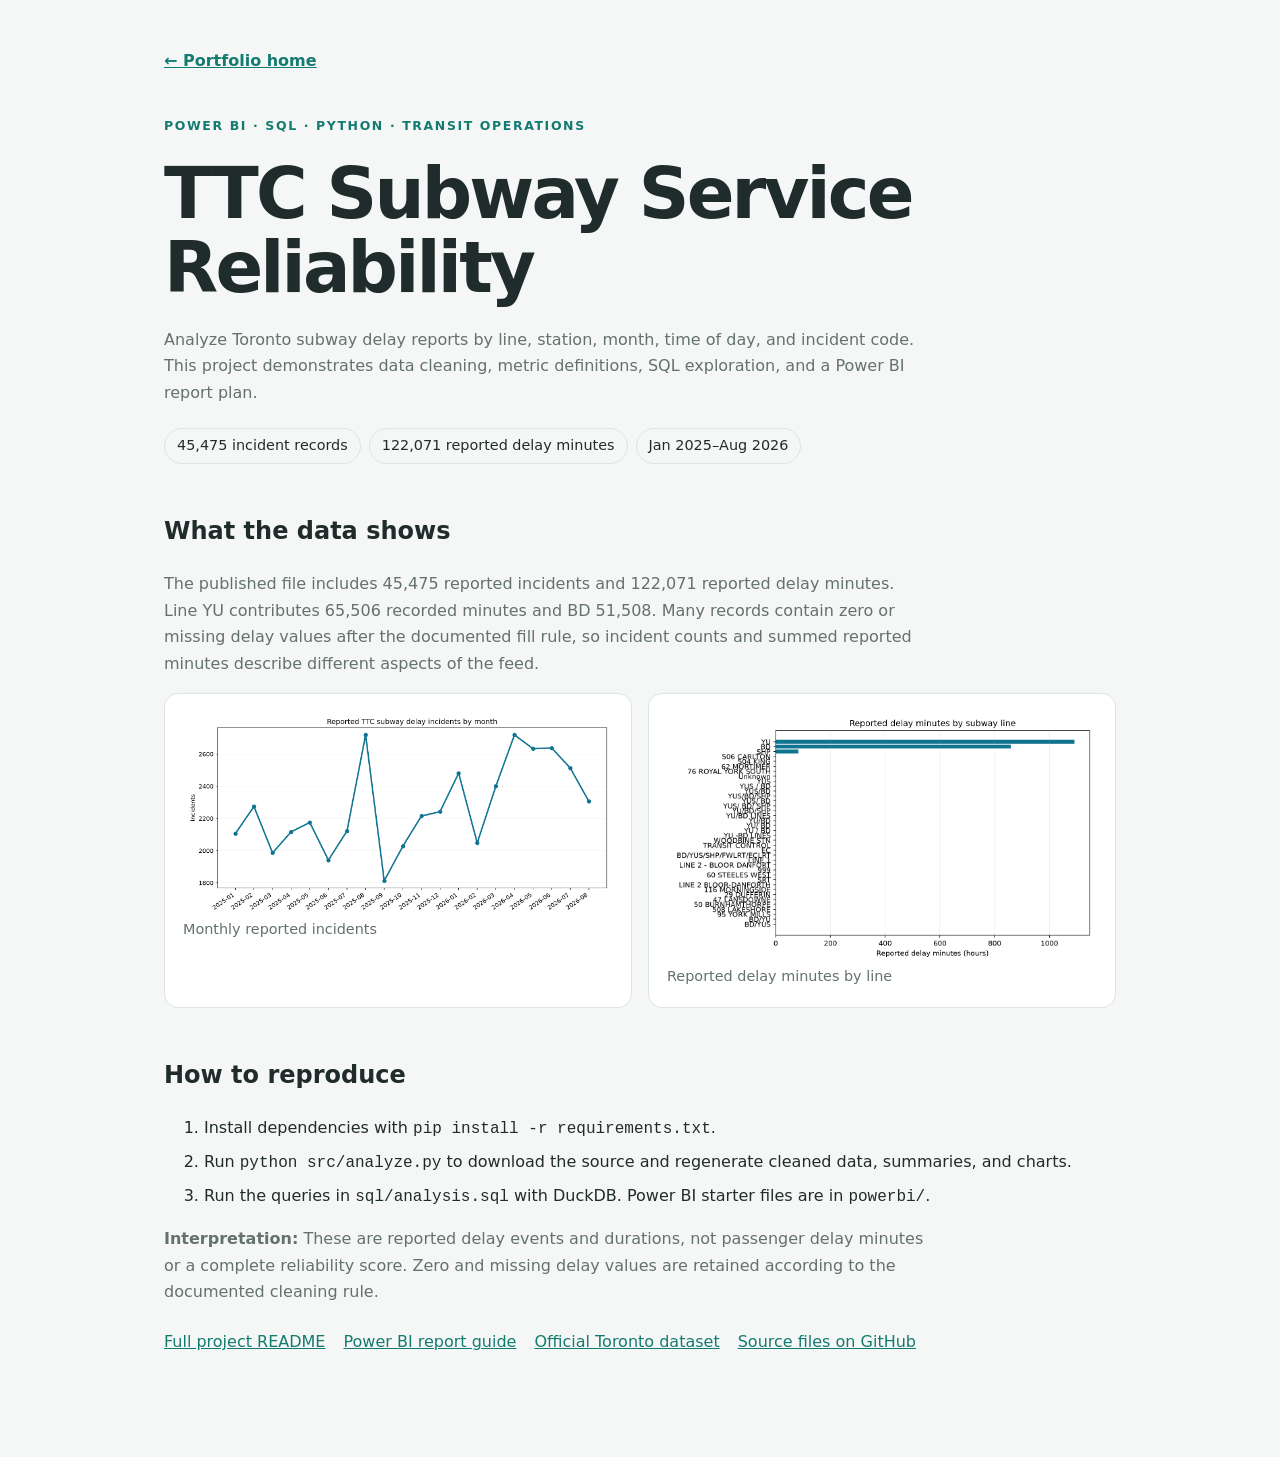
==== toronto-projects/ttc-service-reliability/index.html @ 6a2a1f75 "Add project detail pages for GitHub Pages" ====
<!doctype html>
<html lang="en"><head><meta charset="utf-8"><meta name="viewport" content="width=device-width,initial-scale=1"><title>TTC Subway Service Reliability | Arzoo</title><style>
:root{color-scheme:light;--ink:#202c2b;--muted:#63716f;--line:#dce5e2;--accent:#147b70}*{box-sizing:border-box}body{margin:0;background:#f5f7f6;color:var(--ink);font:16px/1.65 system-ui,-apple-system,Segoe UI,sans-serif}main{max-width:1000px;margin:auto;padding:48px 24px 80px}a{color:var(--accent)}.back{font-weight:650}.eyebrow{text-transform:uppercase;letter-spacing:.13em;color:var(--accent);font-weight:700;font-size:.78rem;margin-top:42px}h1{font-size:clamp(2.3rem,6vw,4.4rem);line-height:1.05;letter-spacing:-.04em;margin:.3em 0}h2{margin-top:48px}p{max-width:760px;color:var(--muted)}.tags{display:flex;gap:8px;flex-wrap:wrap;margin:22px 0}.tags span{border:1px solid var(--line);border-radius:99px;padding:5px 12px;font-size:.9rem}.metrics,.charts{display:grid;grid-template-columns:repeat(auto-fit,minmax(240px,1fr));gap:16px}.metrics div,figure{background:white;border:1px solid var(--line);border-radius:14px;padding:18px;margin:0}.metrics strong{display:block;font-size:1.7rem}.metrics span,figcaption{color:var(--muted);font-size:.9rem}img{display:block;width:100%;height:auto;border-radius:8px}li{margin:.4em 0}.links{display:flex;gap:18px;flex-wrap:wrap;margin:24px 0}@media(max-width:600px){main{padding:28px 16px 56px}}
</style></head><body><main>
<a class="back" href="../../">← Portfolio home</a><p class="eyebrow">Power BI · SQL · Python · transit operations</p><h1>TTC Subway Service Reliability</h1>
<p>Analyze Toronto subway delay reports by line, station, month, time of day, and incident code. This project demonstrates data cleaning, metric definitions, SQL exploration, and a Power BI report plan.</p>
<div class="tags"><span>45,475 incident records</span><span>122,071 reported delay minutes</span><span>Jan 2025–Aug 2026</span></div>
<h2>What the data shows</h2><p>The published file includes 45,475 reported incidents and 122,071 reported delay minutes. Line YU contributes 65,506 recorded minutes and BD 51,508. Many records contain zero or missing delay values after the documented fill rule, so incident counts and summed reported minutes describe different aspects of the feed.</p>
<div class="charts"><figure><img src="images/monthly_incidents.png" alt="Monthly TTC delay incident counts"><figcaption>Monthly reported incidents</figcaption></figure><figure><img src="images/line_delays.png" alt="Delay minutes by subway line"><figcaption>Reported delay minutes by line</figcaption></figure></div>
<h2>How to reproduce</h2><ol><li>Install dependencies with <code>pip install -r requirements.txt</code>.</li><li>Run <code>python src/analyze.py</code> to download the source and regenerate cleaned data, summaries, and charts.</li><li>Run the queries in <code>sql/analysis.sql</code> with DuckDB. Power BI starter files are in <code>powerbi/</code>.</li></ol>
<p><strong>Interpretation:</strong> These are reported delay events and durations, not passenger delay minutes or a complete reliability score. Zero and missing delay values are retained according to the documented cleaning rule.</p>
<div class="links"><a href="README.md">Full project README</a><a href="powerbi/README.md">Power BI report guide</a><a href="https://open.toronto.ca/dataset/996cfe8d-fb35-40ce-b569-698d51fc683b/">Official Toronto dataset</a><a href="https://github.com/arzoo4298/Data-Analyst/tree/main/toronto-projects/ttc-service-reliability">Source files on GitHub</a></div>
</main></body></html>
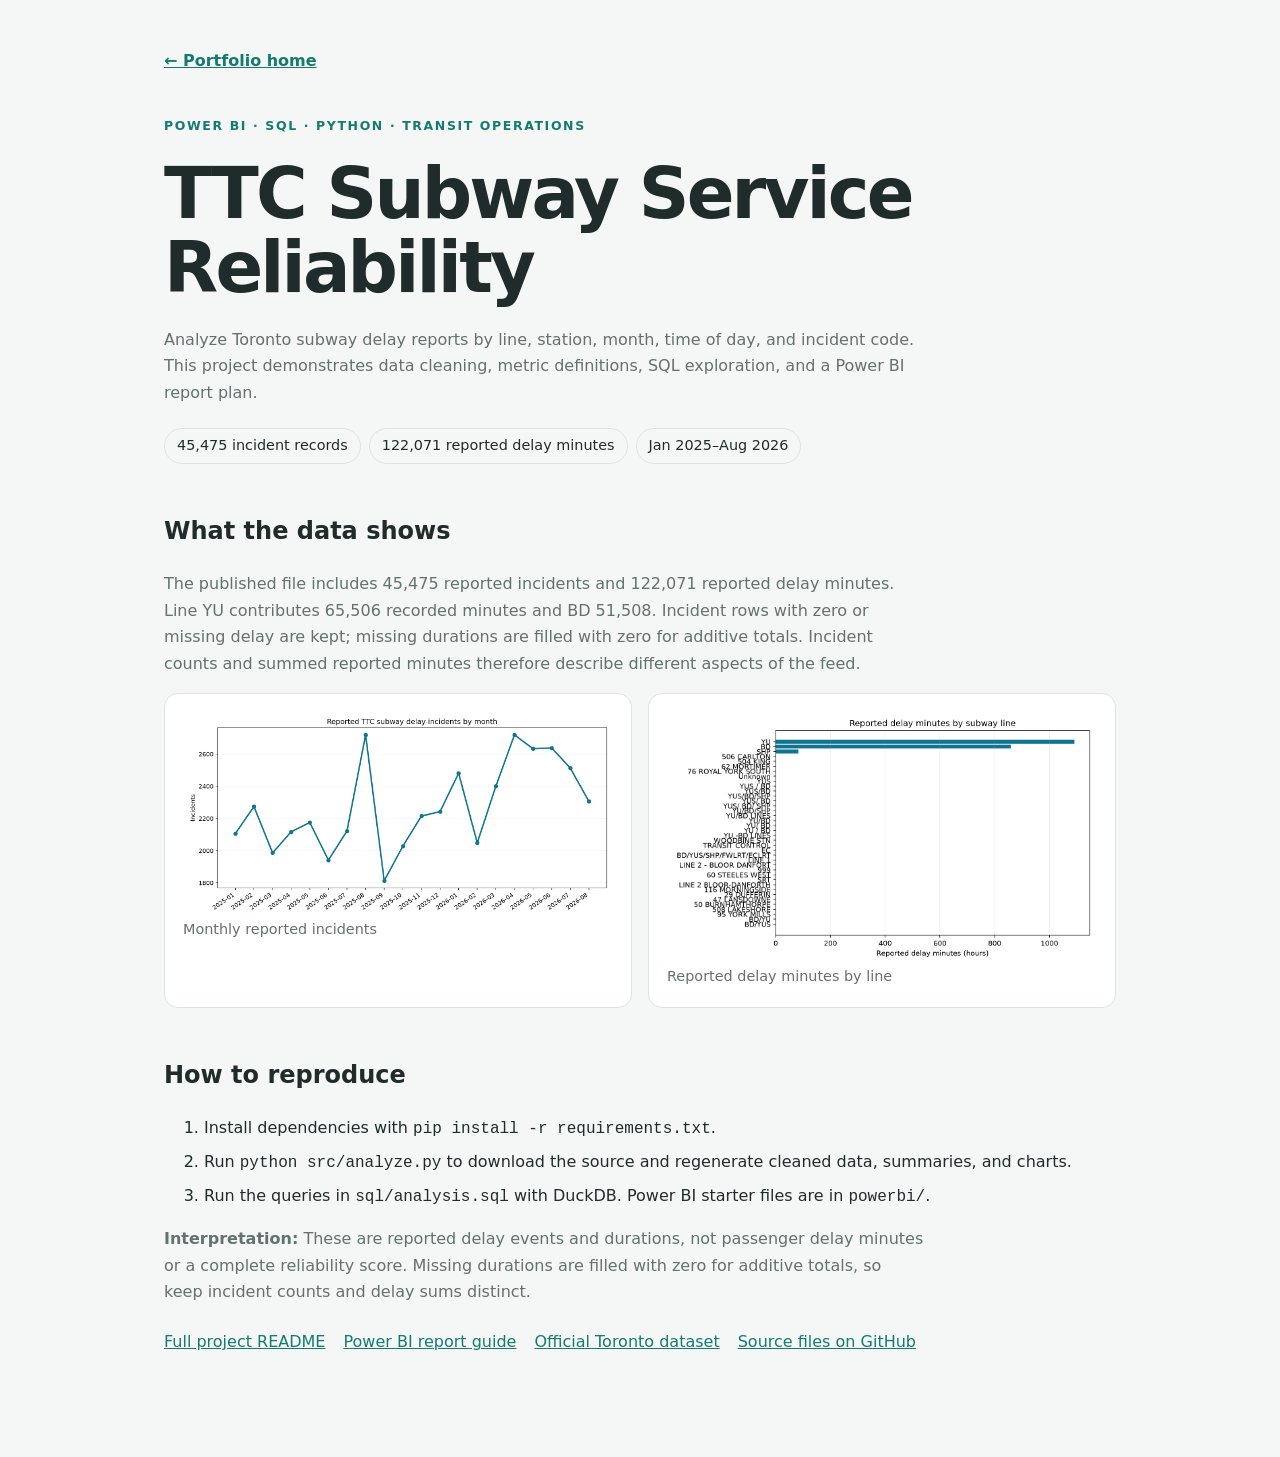
==== commit 15141780: "Clarify TTC delay metric handling" ====
--- a/toronto-projects/ttc-service-reliability/index.html
+++ b/toronto-projects/ttc-service-reliability/index.html
@@ -5,9 +5,9 @@
 <a class="back" href="../../">← Portfolio home</a><p class="eyebrow">Power BI · SQL · Python · transit operations</p><h1>TTC Subway Service Reliability</h1>
 <p>Analyze Toronto subway delay reports by line, station, month, time of day, and incident code. This project demonstrates data cleaning, metric definitions, SQL exploration, and a Power BI report plan.</p>
 <div class="tags"><span>45,475 incident records</span><span>122,071 reported delay minutes</span><span>Jan 2025–Aug 2026</span></div>
-<h2>What the data shows</h2><p>The published file includes 45,475 reported incidents and 122,071 reported delay minutes. Line YU contributes 65,506 recorded minutes and BD 51,508. Many records contain zero or missing delay values after the documented fill rule, so incident counts and summed reported minutes describe different aspects of the feed.</p>
+<h2>What the data shows</h2><p>The published file includes 45,475 reported incidents and 122,071 reported delay minutes. Line YU contributes 65,506 recorded minutes and BD 51,508. Incident rows with zero or missing delay are kept; missing durations are filled with zero for additive totals. Incident counts and summed reported minutes therefore describe different aspects of the feed.</p>
 <div class="charts"><figure><img src="images/monthly_incidents.png" alt="Monthly TTC delay incident counts"><figcaption>Monthly reported incidents</figcaption></figure><figure><img src="images/line_delays.png" alt="Delay minutes by subway line"><figcaption>Reported delay minutes by line</figcaption></figure></div>
 <h2>How to reproduce</h2><ol><li>Install dependencies with <code>pip install -r requirements.txt</code>.</li><li>Run <code>python src/analyze.py</code> to download the source and regenerate cleaned data, summaries, and charts.</li><li>Run the queries in <code>sql/analysis.sql</code> with DuckDB. Power BI starter files are in <code>powerbi/</code>.</li></ol>
-<p><strong>Interpretation:</strong> These are reported delay events and durations, not passenger delay minutes or a complete reliability score. Zero and missing delay values are retained according to the documented cleaning rule.</p>
+<p><strong>Interpretation:</strong> These are reported delay events and durations, not passenger delay minutes or a complete reliability score. Missing durations are filled with zero for additive totals, so keep incident counts and delay sums distinct.</p>
 <div class="links"><a href="README.md">Full project README</a><a href="powerbi/README.md">Power BI report guide</a><a href="https://open.toronto.ca/dataset/996cfe8d-fb35-40ce-b569-698d51fc683b/">Official Toronto dataset</a><a href="https://github.com/arzoo4298/Data-Analyst/tree/main/toronto-projects/ttc-service-reliability">Source files on GitHub</a></div>
 </main></body></html>
